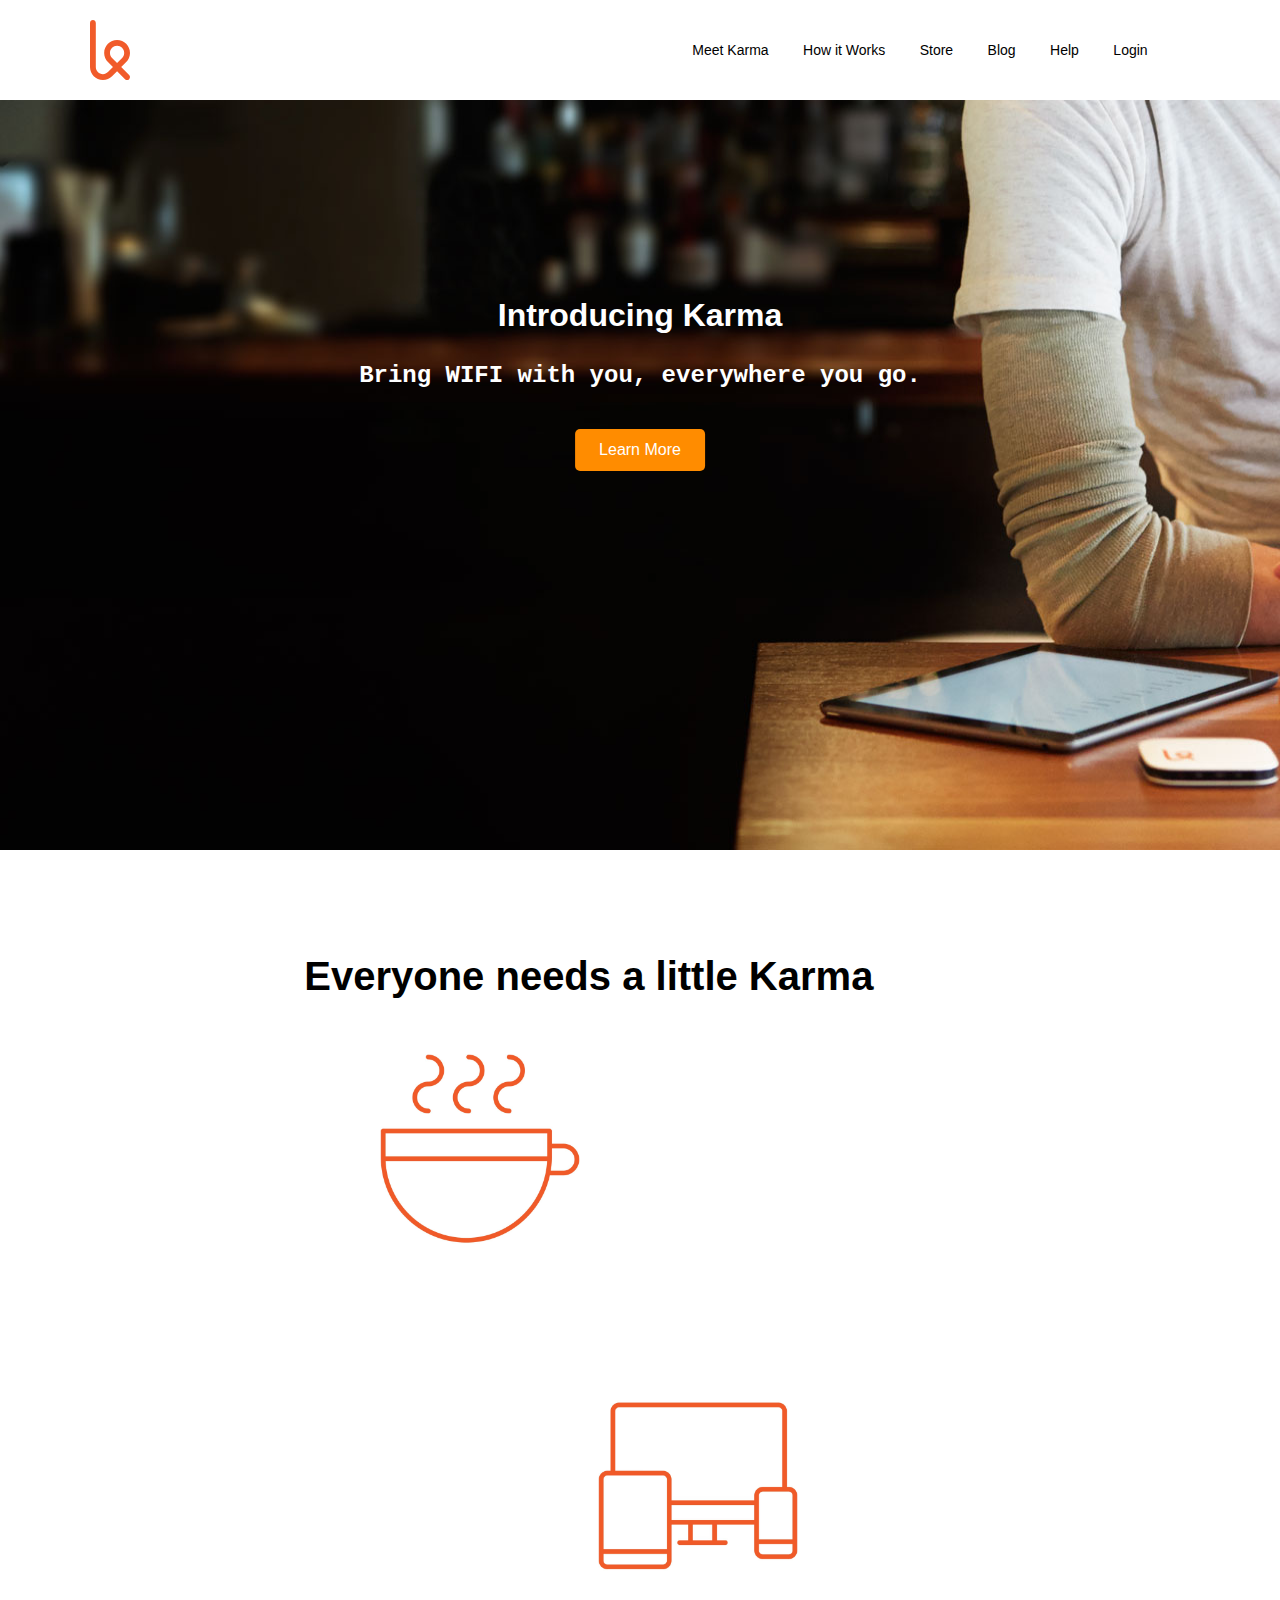
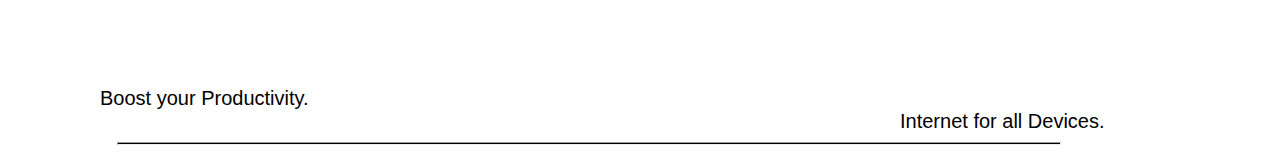
==== index.html @ e35cf84d "Add files via upload" ====
<!DOCTYPE html>
<html lang="en">
<head>
    <meta charset="UTF-8">
    <meta name="viewport" content="width=device-width, initial-scale=1, shrink-to-fit=no">
    <title>Karma</title>
    <link href='https://fonts.googleapis.com/css?family=Roboto:400,500,300' rel='stylesheet' type='text/css'>
    <link rel="stylesheet" href="style.css">
    <link rel="shortcut icon" type="image/x-icon"  href="favicon.ico">
</head>

<body>
    <div class="container">
        <div class="navbar">
            <img src="img/karma-logo.svg" class="logo">
            <nav>
                <ul>
                    <li><a href="">Meet Karma</a></li>
                    <li><a href="">How it Works</a></li>
                    <li><a href="">Store</a></li>
                    <li><a href="">Blog</a></li>
                    <li><a href="">Help</a></li>
                    <li><a href="">Login</a></li>
                </ul>
            </nav>
        </div>

        <div class="column">
            <div class="background-picture">
                <img src="img/first-background.jpg" alt="background picture">
                <h1>Introducing Karma</h1>
                <h2>Bring WIFI with you, everywhere you go.</h2>
                <button class="btn">Learn More</button>
            </div>
        </div>

        <div class="header">
            <h1>Everyone needs a little Karma</h1>
        </div>
        
        <div class="images">
            <div class="image1">
                <img src="img/icon-coffee.jpg" alt="">
            </div>
            <div class="image2">
                <img src="img/icon-devices.jpg" alt="center">
            </div>
        </div>

        <div class="text">
            <div class="txt1">
                <p>Boost your Productivity.</p>
            </div>
            <div class="txt2">
                <p>Internet for all Devices.</p>
            </div>
            <hr>
        </div>

        

    </div>

</body>

</html>
---- style.css ----
* {
    margin: 0;
    padding: 0;
    font-family: sans-serif;
}

.container {
    width: 100%;
    min-height: 100vh;
    padding-right: 8%;
    box-sizing: border-box;
    overflow: hidden;
}

.navbar {
    width: 100%;
    display: flex;
    align-items: center;
}

.logo {
    width: 40px;
    cursor: pointer;
    margin: 20px;
    padding-left: 70px ;
}

nav {
    flex: 1;
    text-align: right;
}

nav ul li{
    list-style: none;
    display: inline-block;
    margin-right: 30px;
}

nav ul li a{
    text-decoration: none;
    color: black;
    font-size: 14px;
}

nav ul li a:hover {
    color: orange;
}

.background-picture img{
    width: 1600px;
    height: 750px;
    background-size: cover;
}

.background-picture button{
    position: absolute;
    top: 50%;
    left: 50%;
    transform: translate(-50%, -50%);
    -ms-transform: translate(-50%, -50%);
    background-color: #FF8C00;
    color: white;
    font-size: 16px;
    padding: 12px 24px;
    border: none;
    cursor: pointer;
    border-radius: 5px;
    text-align: center;
}

.background-picture h1{
    padding-bottom: 270px;
    position: absolute;
    top: 50%;
    left: 50%;
    transform: translate(-50%, -50%);
    color: white;
    font-family: Helvetica;
}

.background-picture h2{
    padding-bottom: 150px;
    position: absolute;
    top: 50%;
    left: 50%;
    transform: translate(-50%, -50%);
    color: white;
    font-family:  "Lucida Console", "Courier New", monospace;
}

.background-picture .btn:hover {
    background-color: orange;
}

.header {
    font-size: 20px;
    text-align: center;
    margin-top: 100px;
    margin-bottom: 20px;
}

.images img {
    width: 200px;
    height: 200px;
    padding: 30px;
    padding-bottom: 100px;
}

.image1 {
    float: left;
    margin-left: 350px;
}

.image2 {
    float: right;
    margin-right: 350px;
}

.text p{
    font-size: 20px;
    clear: both;
    
}

.txt1{
    margin-left: 100px;
}

.txt2 {
    margin-left: 900px;
}

hr {
    width: 80%;  
    height: 1px;  
    background-color: black;  
    margin-bottom: 7px;  
    margin-right: auto;  
    margin-left: auto;  
    margin-top: 9px;  
}
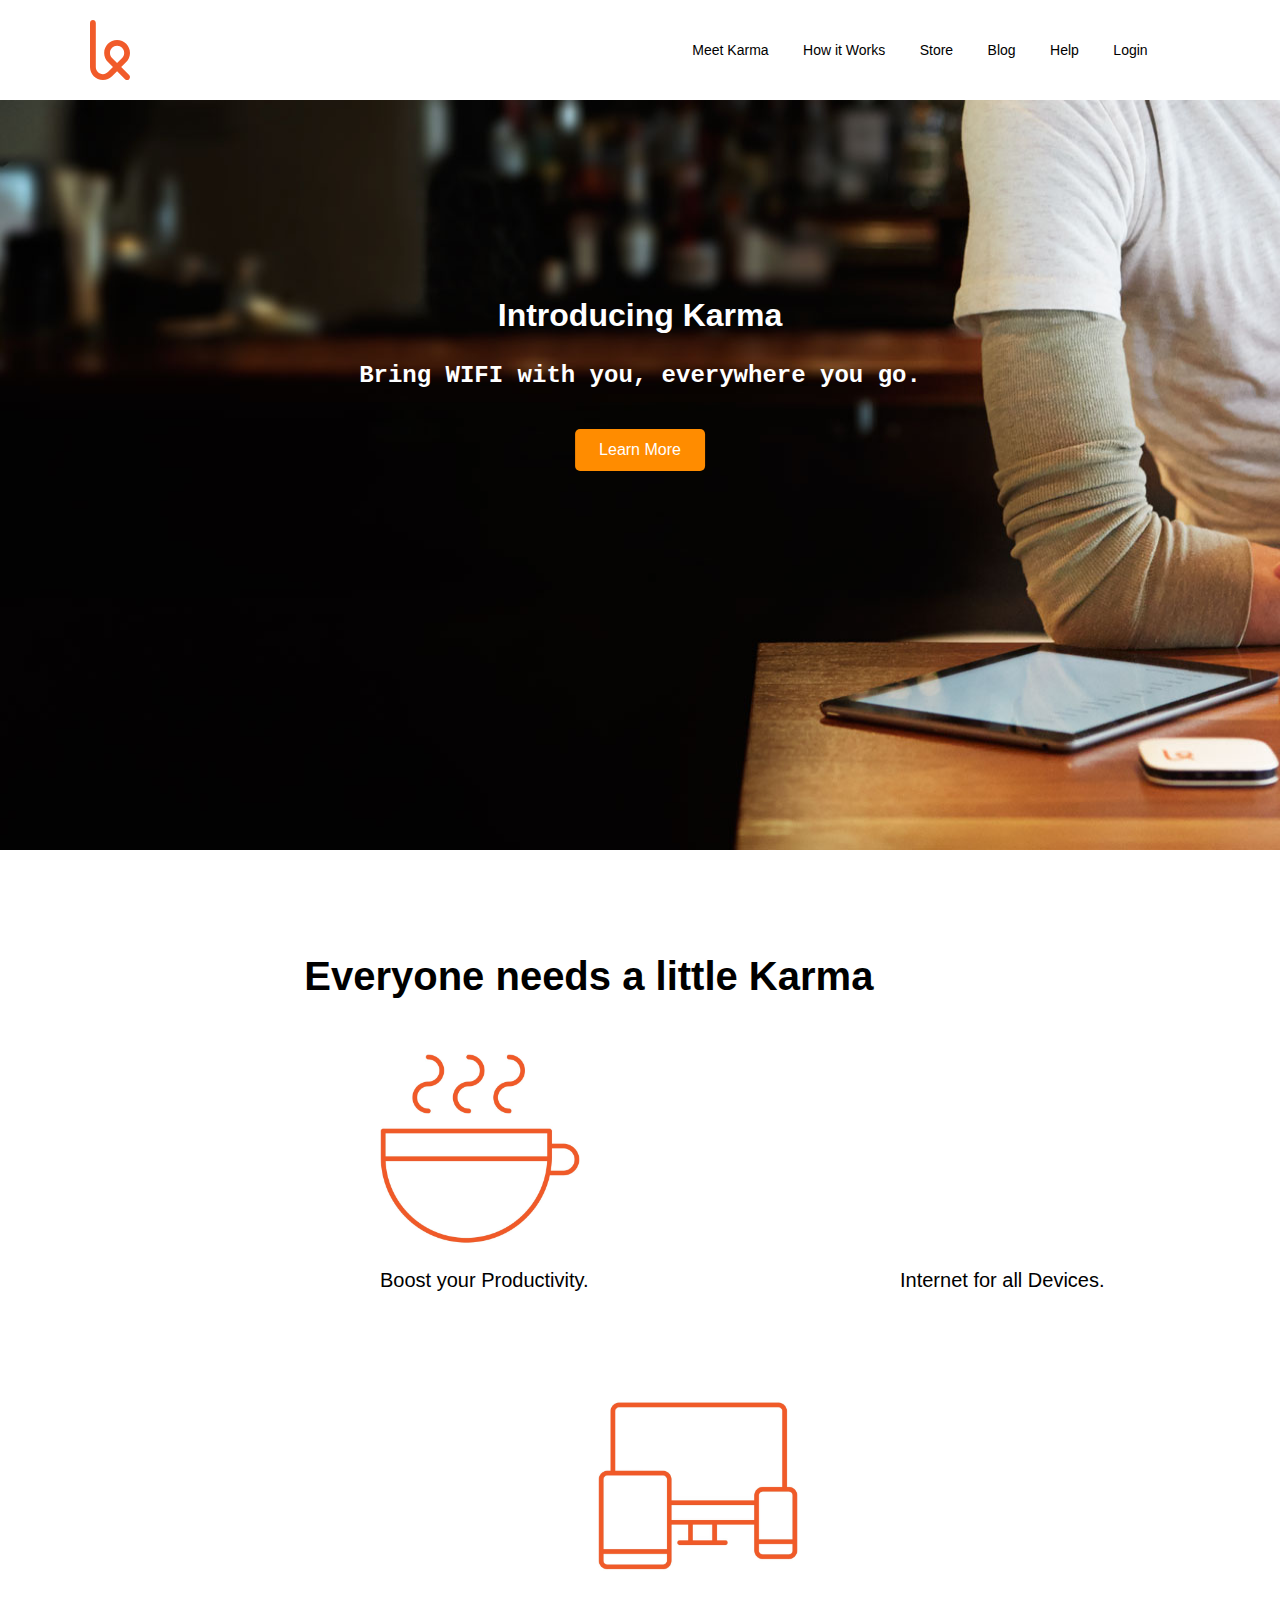
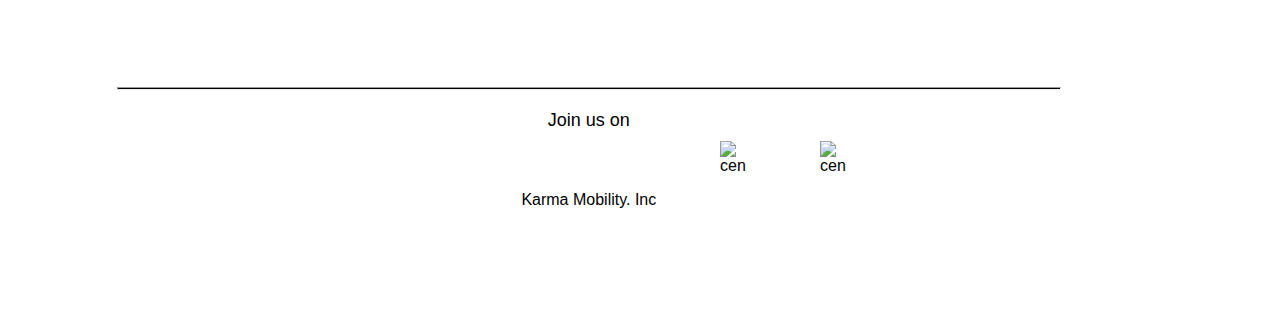
==== commit 8da2e241: "Add files via upload" ====
--- a/index.html
+++ b/index.html
@@ -57,7 +57,25 @@
             <hr>
         </div>
 
-        
+        <div class="footer">
+            <div class="footer-text">
+                Join us on
+            </div>
+            <div class="all-icons">
+                <div class="icon1">
+                    <img src="img/instagram-icon.jpg" alt="">
+                </div>
+                <div class="icon2">
+                    <img src="img/facebook-icon.jpg" alt="center">
+                </div>      
+                <div class="icon3">
+                    <img src="img/twitter-icon.jpg" alt="center">
+                </div>             
+            </div>
+            <div class="copyright-text">
+                Karma Mobility. Inc
+            </div>
+        </div>        
 
     </div>
 
--- a/style.css
+++ b/style.css
@@ -125,11 +125,15 @@
 }
 
 .txt1{
-    margin-left: 100px;
+    margin-left: 380px;
+    position: absolute;
+    margin-top: 250px;
 }
 
 .txt2 {
     margin-left: 900px;
+    position: absolute;
+    margin-top: 250px;
 }
 
 hr {
@@ -140,4 +144,38 @@
     margin-right: auto;  
     margin-left: auto;  
     margin-top: 9px;  
-}+}
+
+.footer-text {
+    margin-top: 20px;
+    text-align: center;
+    font-family: arial;
+    font-size: 18px;
+    padding-bottom: 10px;
+}
+
+.copyright-text {
+    text-align: center;
+    font-size: 16;
+    font-family: arial;
+    padding-bottom: 100px;
+    padding-top: 50px;
+}
+
+.all-icons img{
+    width: 2%;
+    align-items: center;
+    position: absolute;
+}
+
+.icon1 {
+    padding-left: 620px;
+}
+
+.icon2 {
+    padding-left: 720px;
+}
+
+.icon3 {
+    padding-left: 820px;
+}
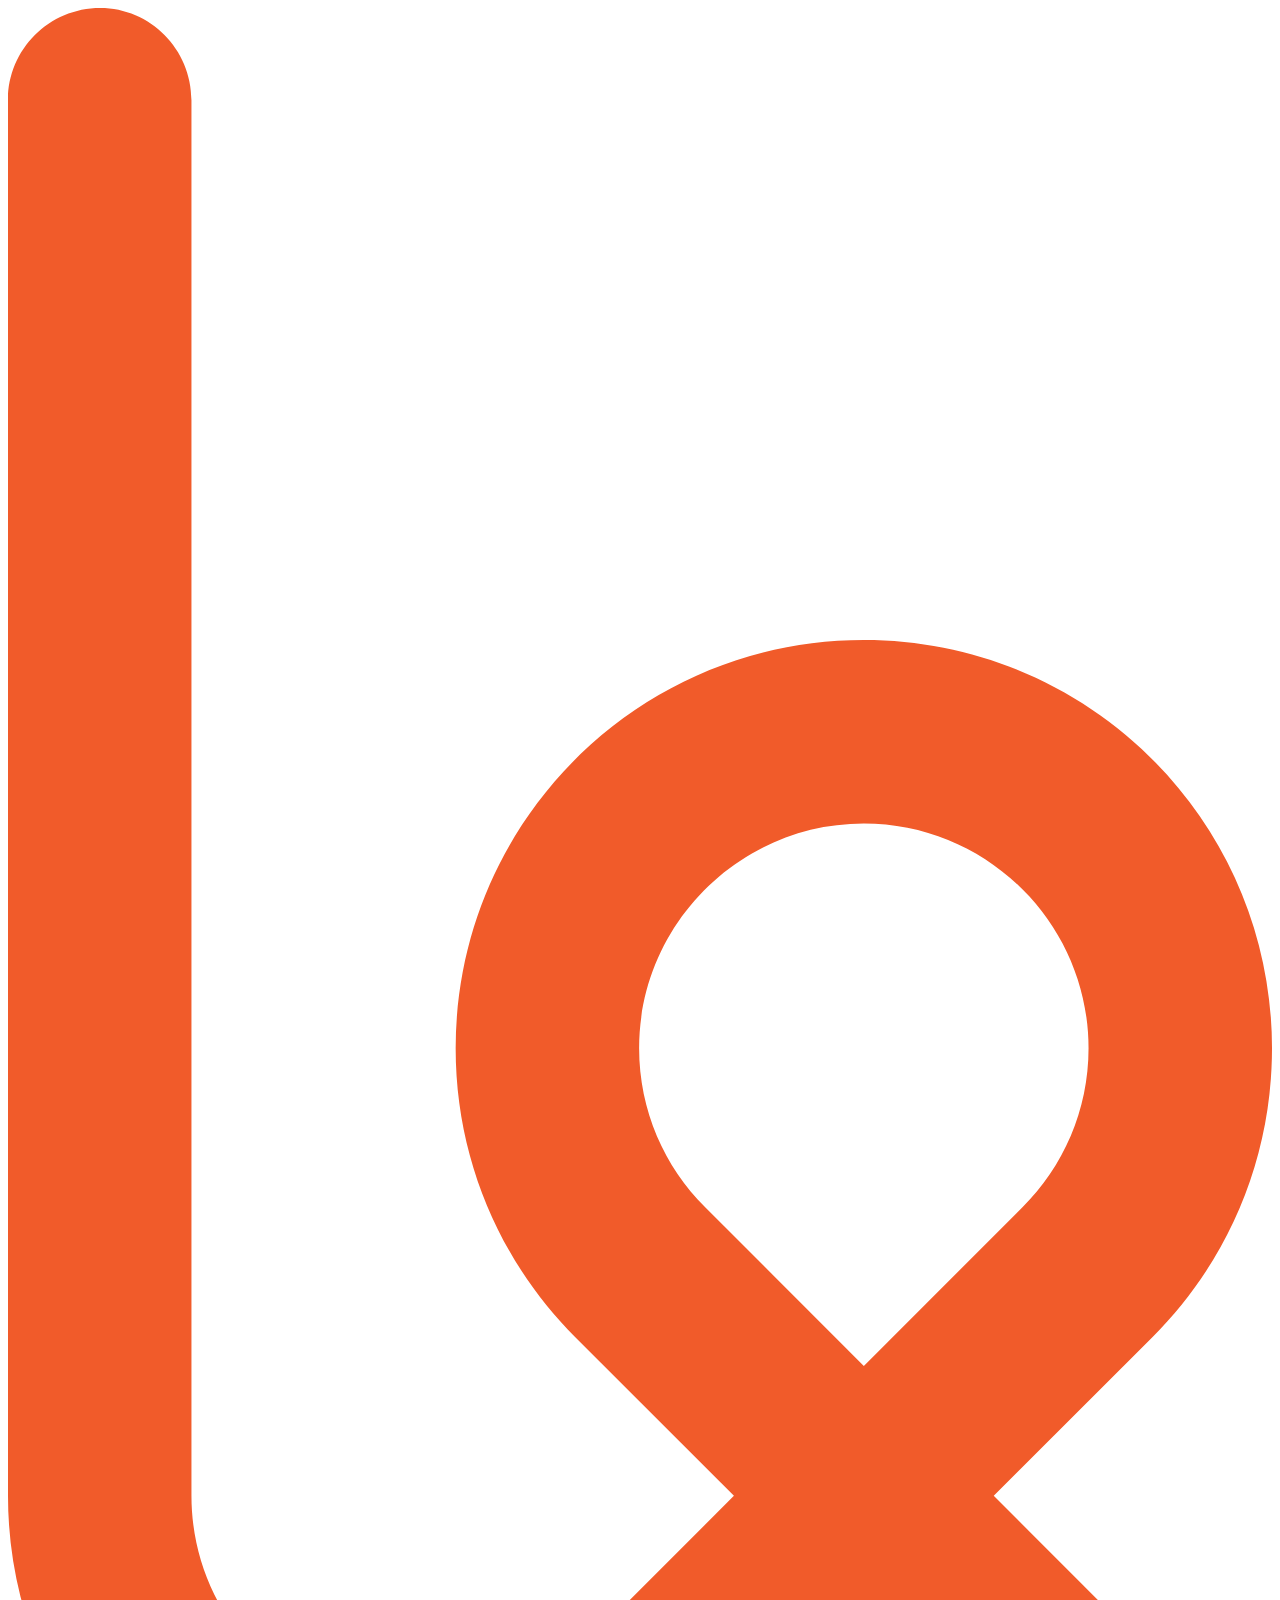
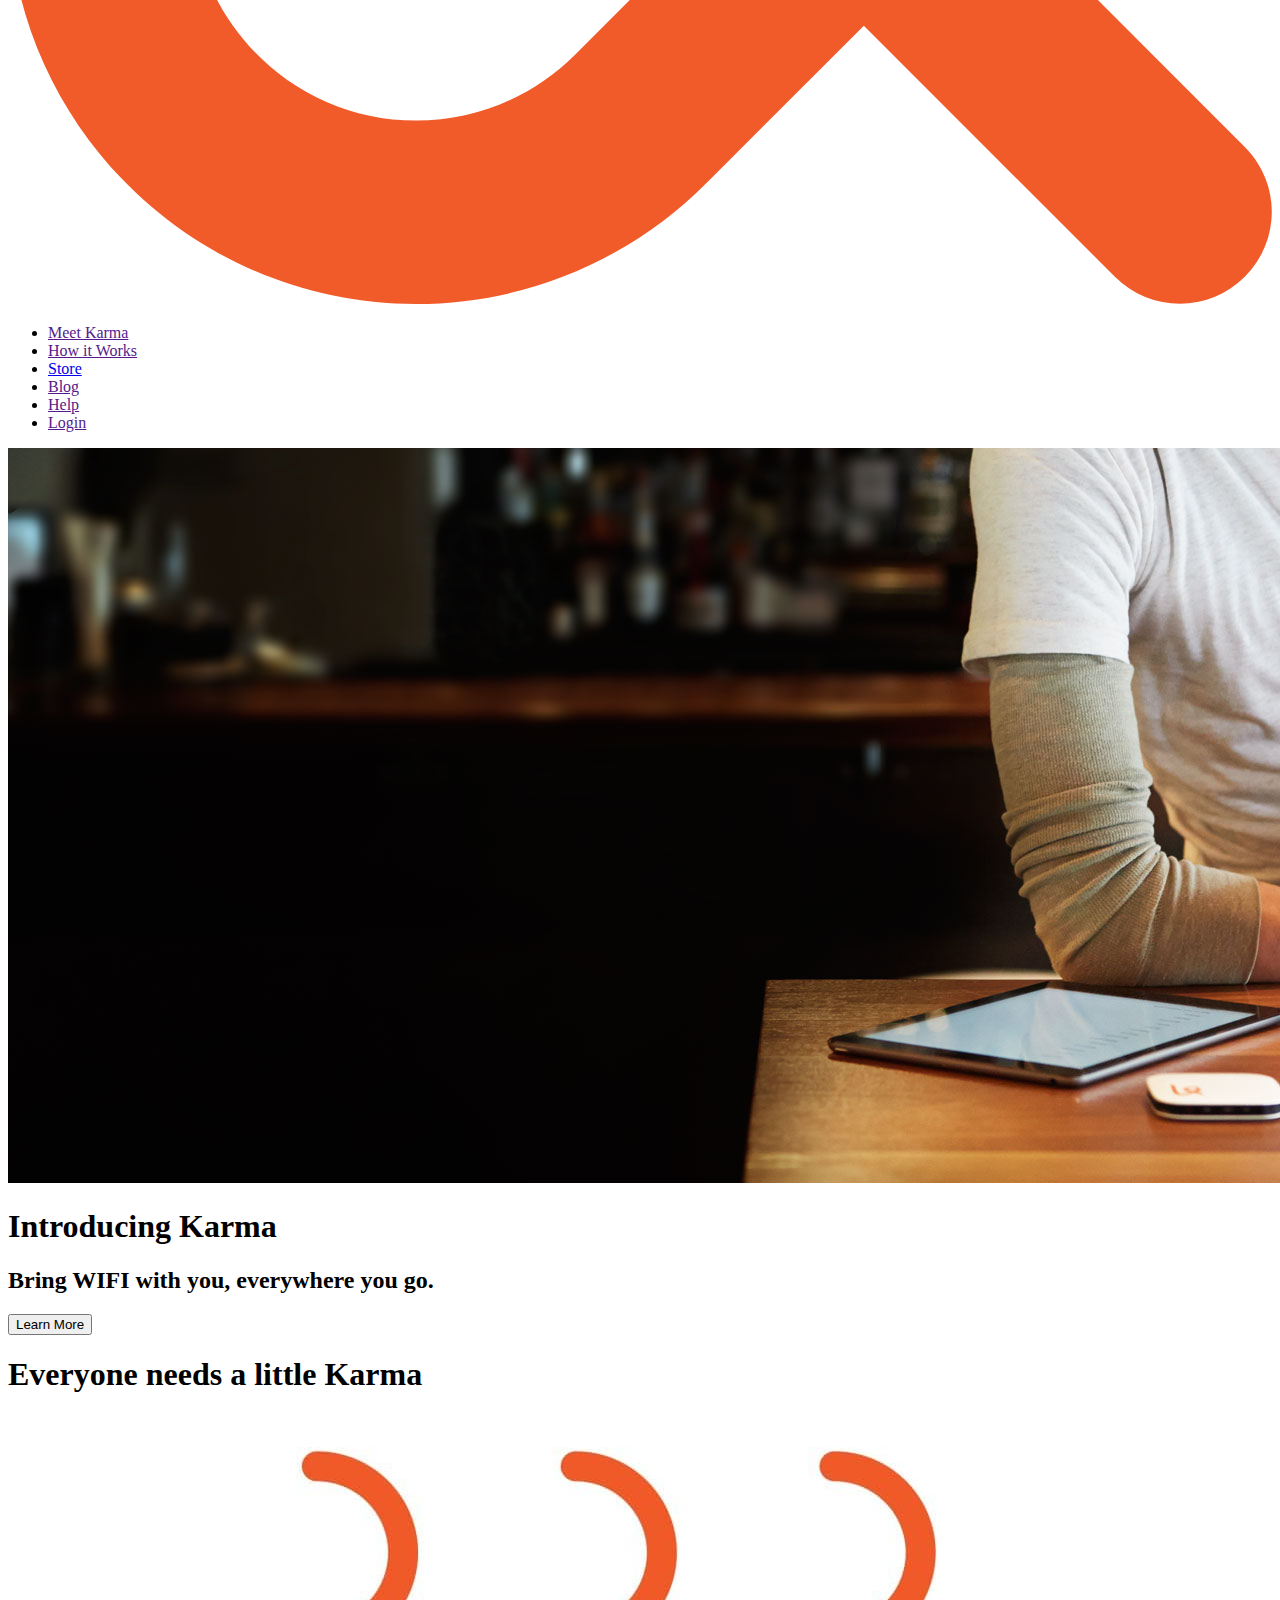
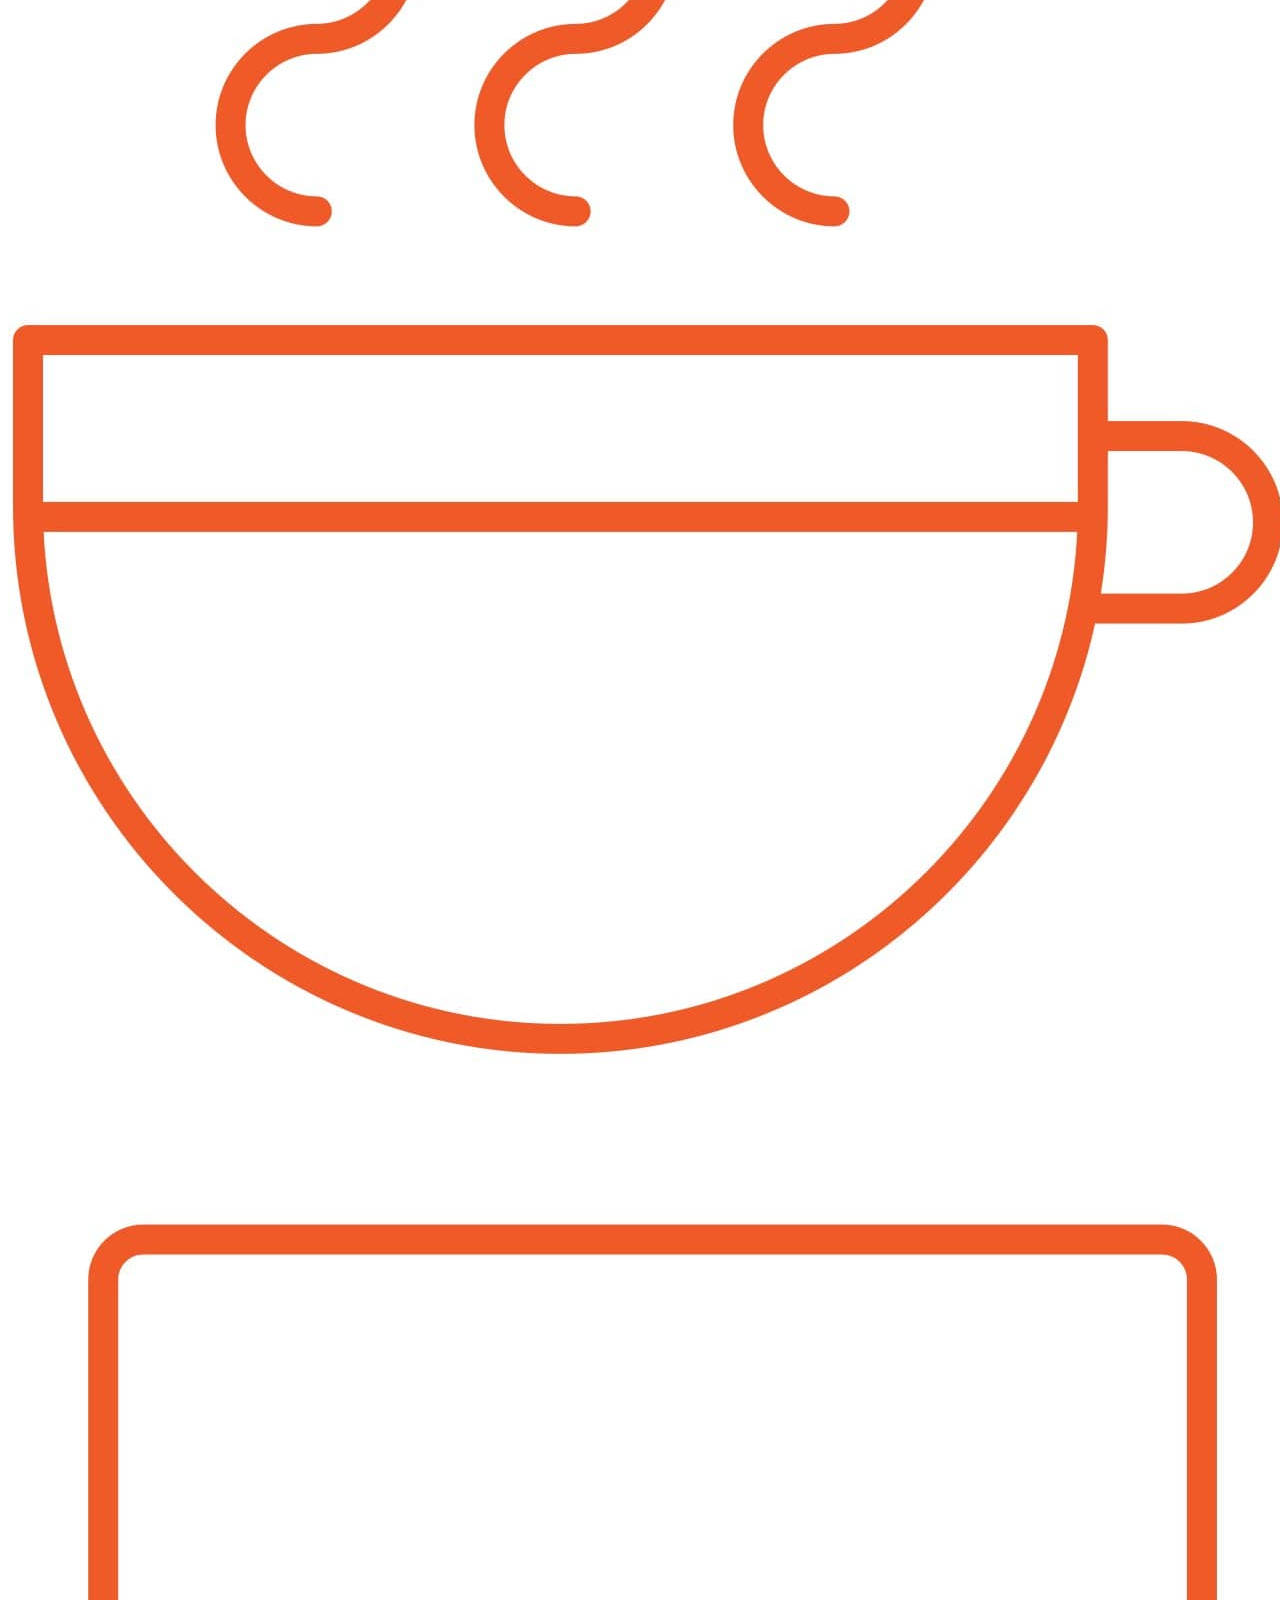
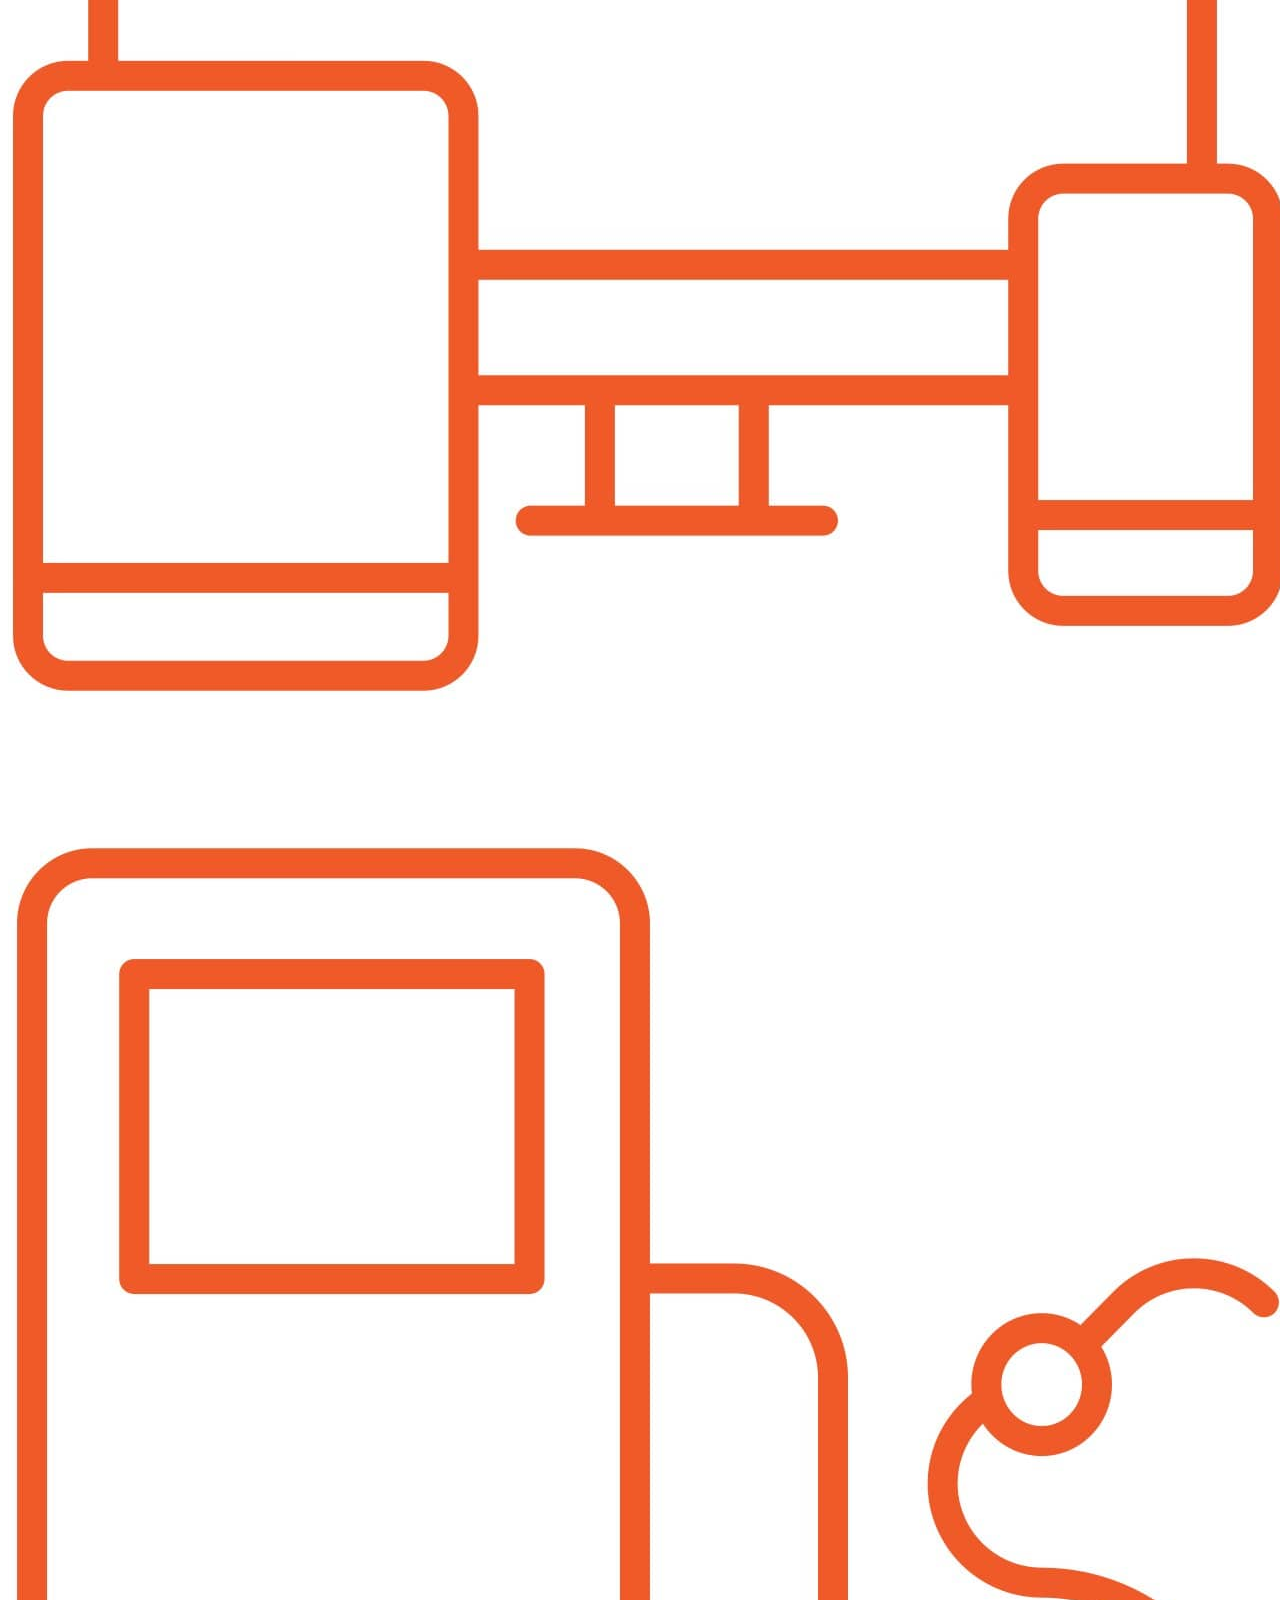
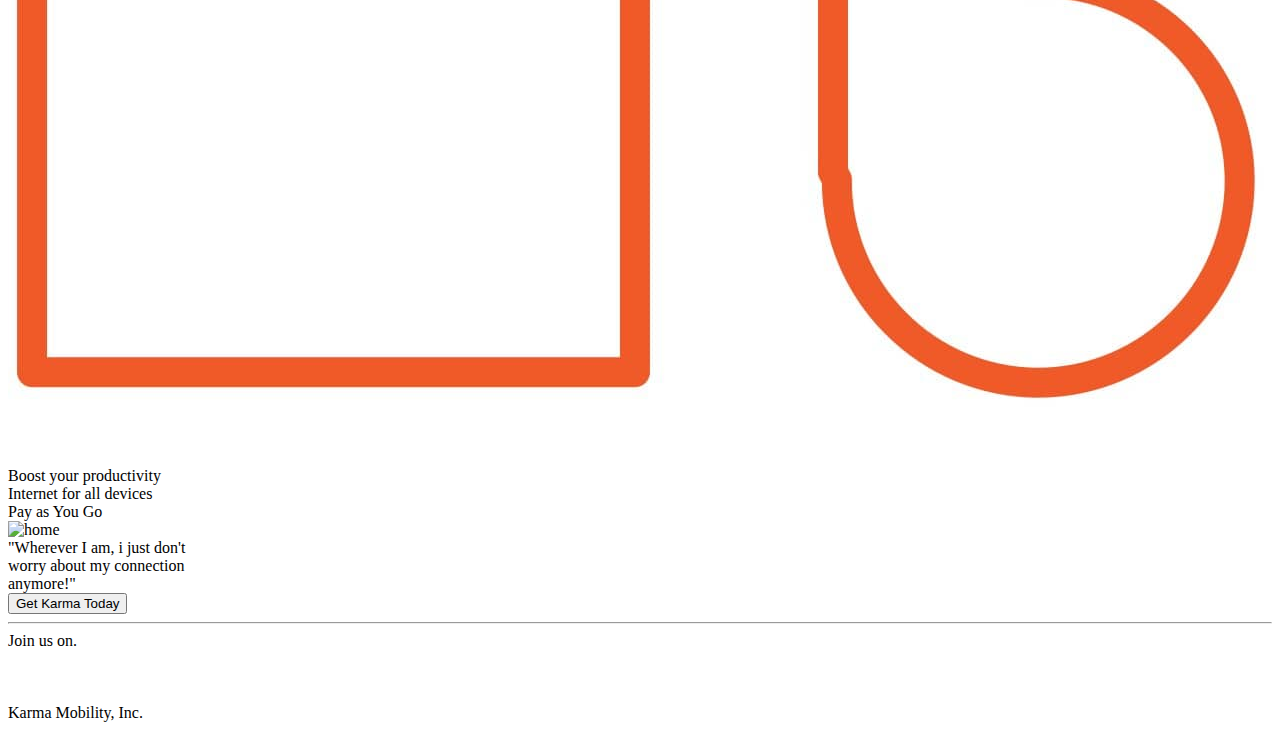
==== commit 87f8d2ba: "Add files via upload" ====
--- a/index.html
+++ b/index.html
@@ -7,9 +7,12 @@
     <link href='https://fonts.googleapis.com/css?family=Roboto:400,500,300' rel='stylesheet' type='text/css'>
     <link rel="stylesheet" href="style.css">
     <link rel="shortcut icon" type="image/x-icon"  href="favicon.ico">
+    <link rel="stylesheet" href="node_modules/bootstrap/dist/css/bootstrap.css">
 </head>
 
 <body>
+    <script src="node_modules/bootstrap/dist/js/bootstrap.js"></script>
+
     <div class="container">
         <div class="navbar">
             <img src="img/karma-logo.svg" class="logo">
@@ -17,7 +20,7 @@
                 <ul>
                     <li><a href="">Meet Karma</a></li>
                     <li><a href="">How it Works</a></li>
-                    <li><a href="">Store</a></li>
+                    <li><a href="store.html">Store</a></li>
                     <li><a href="">Blog</a></li>
                     <li><a href="">Help</a></li>
                     <li><a href="">Login</a></li>
@@ -37,45 +40,80 @@
         <div class="header">
             <h1>Everyone needs a little Karma</h1>
         </div>
-        
-        <div class="images">
-            <div class="image1">
-                <img src="img/icon-coffee.jpg" alt="">
+
+        <div class="container my-4">
+            <div class="row 1">
+                <div class="col">
+                    <div class="image1">
+                        <img class="img-fluid " src="img/icon-coffee.jpg" alt="">
+                    </div>
+                </div>
+                <div class="col">
+                    <div class="image2">
+                        <img class="img-fluid " src="img/icon-devices.jpg" alt="">
+                    </div>
+                </div>
+                <div class="col">
+                    <div class="image3">
+                        <img class="img-fluid " src="img/icon-refill.jpg" alt="">
+                    </div>
+                </div>
             </div>
-            <div class="image2">
-                <img src="img/icon-devices.jpg" alt="center">
+            <div  id="secondrow" class="row 2">
+                <div class="col">
+                    <div class="text-1">
+                        Boost your productivity
+                    </div>
+                </div>
+                <div class="col">
+                    <div class="text-2">
+                        Internet for all devices
+                    </div>
+                </div>
+                <div class="col">
+                    <div class="text-3">
+                        Pay as You Go
+                    </div>
+                </div>
             </div>
         </div>
 
-        <div class="text">
-            <div class="txt1">
-                <p>Boost your Productivity.</p>
+        <div class="container my-5">
+            <div class="row">
+                <div class="col-4">
+                    <div class="col1">
+                        <img class="img-fluid" src="img/homepage-feature.png" alt="home"> 
+                     </div>
+                </div>
+                <div class="col-8">
+                    <div class="col2 justify-content-center" >
+                        "Wherever I am, i just don't <br>
+                            worry about my connection <br>
+                            anymore!"<br>
+                        <button>Get Karma Today</button>
+                    </div>
+                </div>
             </div>
-            <div class="txt2">
-                <p>Internet for all Devices.</p>
+        </div> 
+
+        <hr>
+
+        <div class="container container-box text-center pt-5">
+            <style>.container-box{
+              width: 200px;
+            }</style>
+            <div class="row">
+                <div class="footer_text">Join us on.</div>
             </div>
-            <hr>
+            <div class="row g-3">
+               <div class="col-4"><img width="200" class="img-fluid " src="img/twitter-icon.jpg" alt=""></div>
+               <div class="col-4"><img width="200" class="img-fluid " src="img/facebook-icon.jpg" alt=""></div>
+               <div class="col-4"><img width="200" class="img-fluid " src="img/instagram-icon.jpg" alt=""></div>
+            </div>
+            <div class="row">
+                <div>Karma Mobility, Inc.</div>
+            </div>
         </div>
-
-        <div class="footer">
-            <div class="footer-text">
-                Join us on
-            </div>
-            <div class="all-icons">
-                <div class="icon1">
-                    <img src="img/instagram-icon.jpg" alt="">
-                </div>
-                <div class="icon2">
-                    <img src="img/facebook-icon.jpg" alt="center">
-                </div>      
-                <div class="icon3">
-                    <img src="img/twitter-icon.jpg" alt="center">
-                </div>             
-            </div>
-            <div class="copyright-text">
-                Karma Mobility. Inc
-            </div>
-        </div>        
 
     </div>
 
